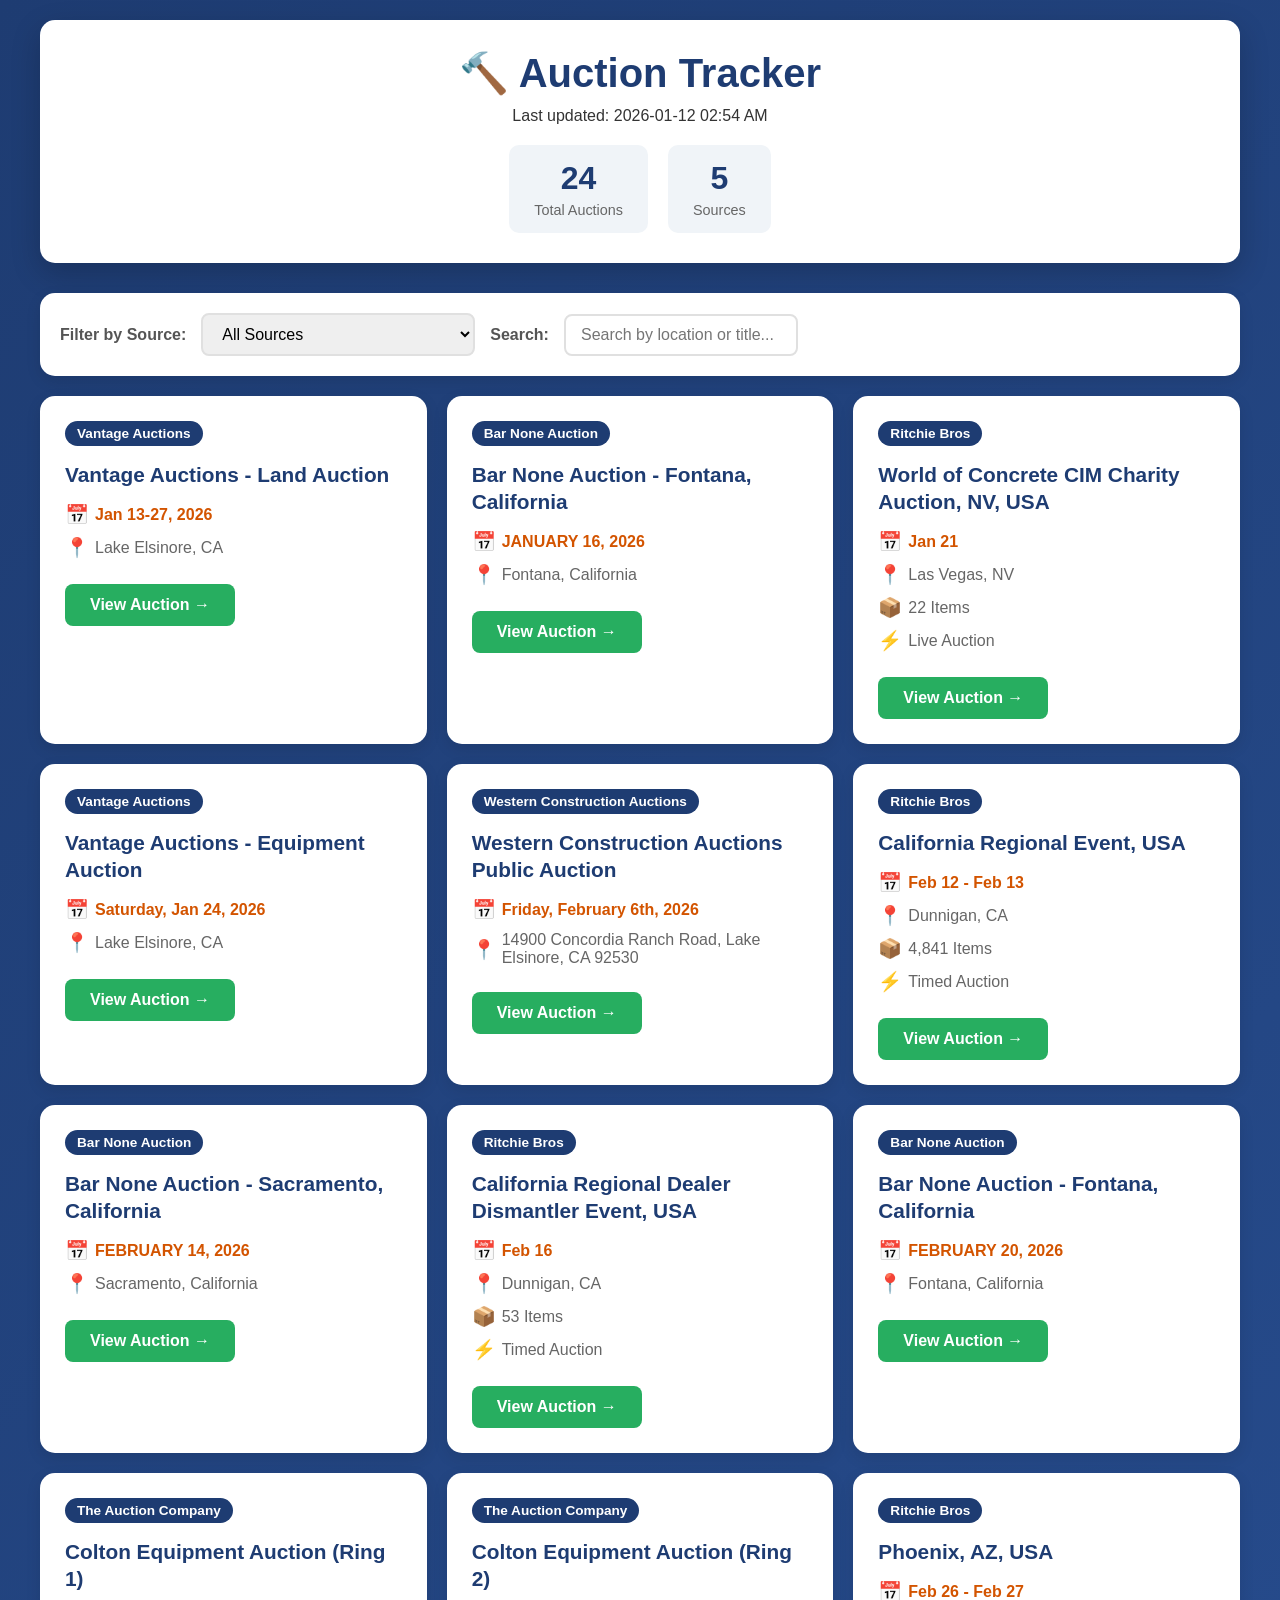
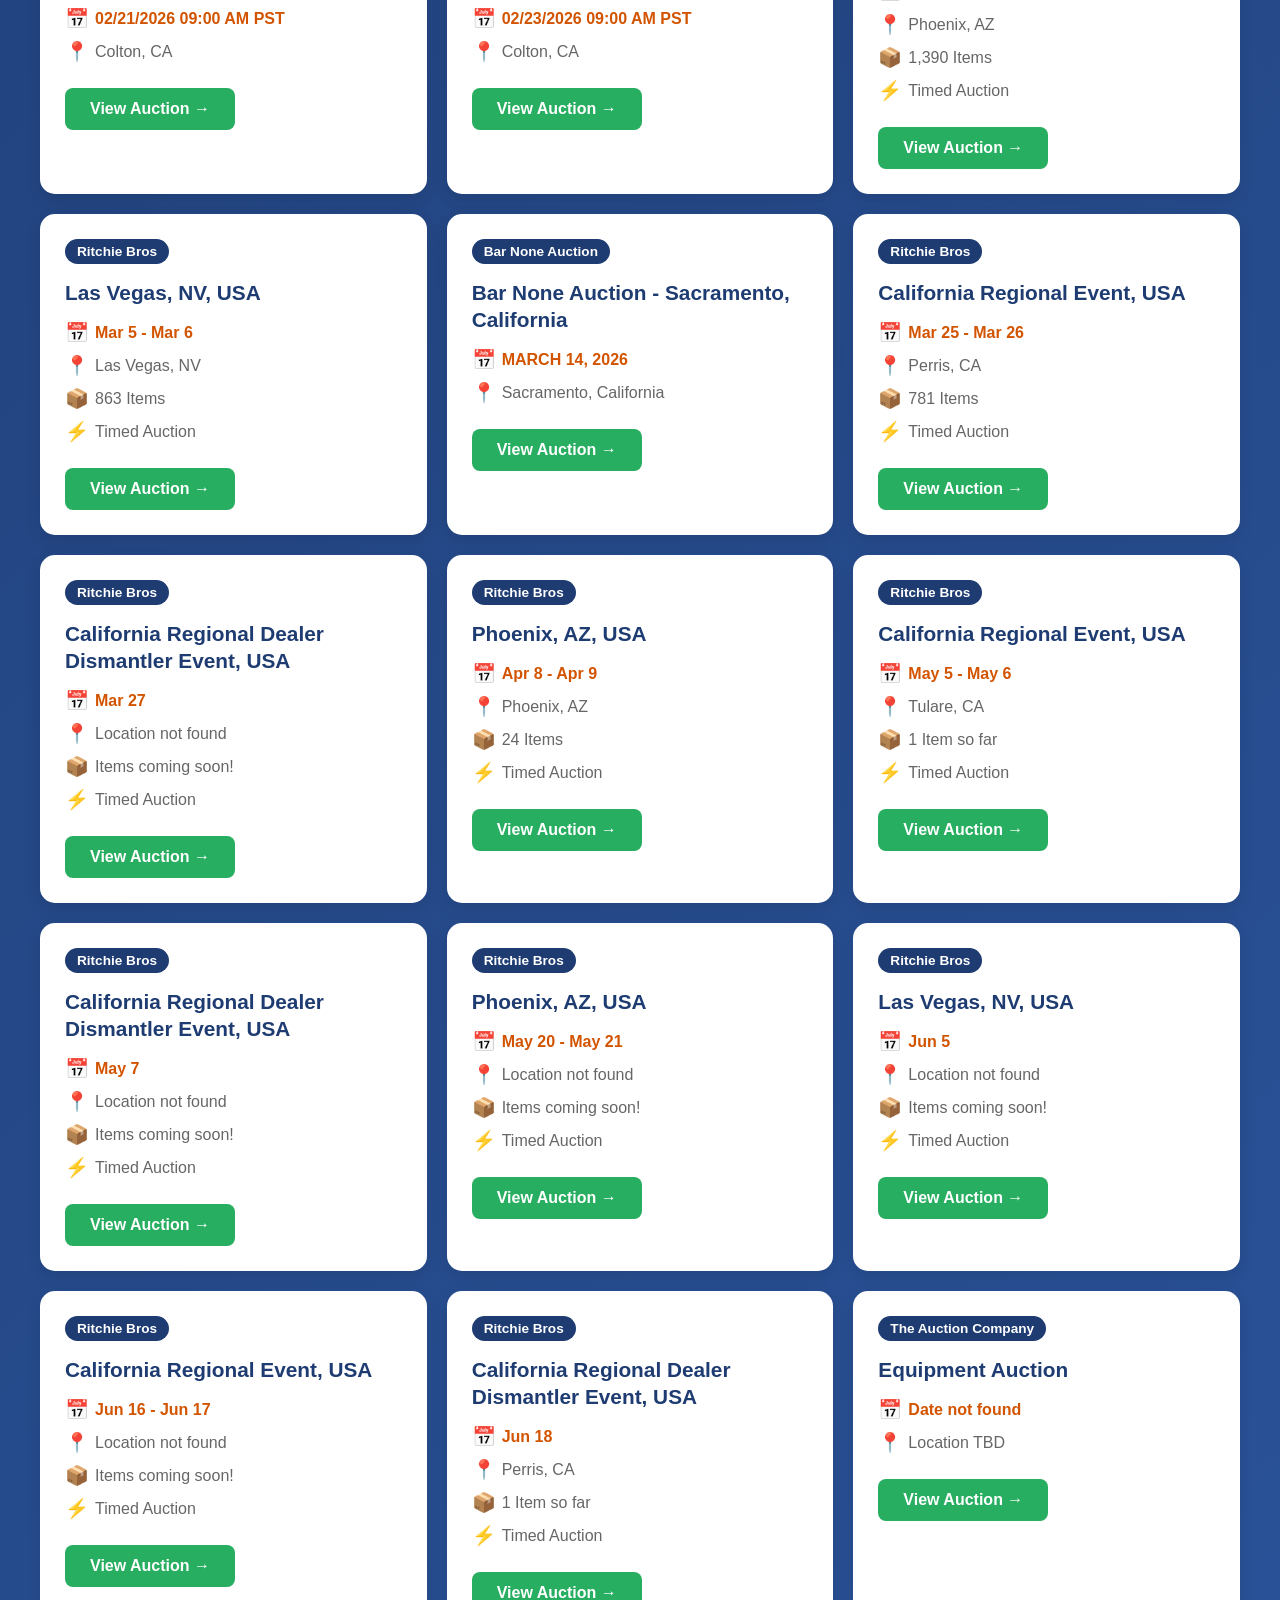
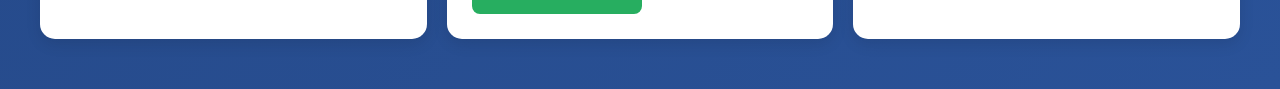
==== index.html @ 8c8133d2 "Initial commit - auction tracker" ====
<!DOCTYPE html>
<html lang="en">
<head>
    <meta charset="UTF-8">
    <meta name="viewport" content="width=device-width, initial-scale=1.0">
    <title>Auction Tracker</title>
    <style>
        * {
            margin: 0;
            padding: 0;
            box-sizing: border-box;
        }

        body {
            font-family: -apple-system, BlinkMacSystemFont, 'Segoe UI', Roboto, sans-serif;
            background: linear-gradient(135deg, #1e3c72 0%, #2a5298 100%);
            color: #333;
            padding: 20px;
            min-height: 100vh;
        }

        .container {
            max-width: 1200px;
            margin: 0 auto;
        }

        .header {
            background: white;
            padding: 30px;
            border-radius: 15px;
            box-shadow: 0 10px 30px rgba(0,0,0,0.2);
            margin-bottom: 30px;
            text-align: center;
        }

        .header h1 {
            color: #1e3c72;
            font-size: 2.5em;
            margin-bottom: 10px;
        }

        .stats {
            display: flex;
            gap: 20px;
            justify-content: center;
            flex-wrap: wrap;
            margin-top: 20px;
        }

        .stat-box {
            background: #f0f4f8;
            padding: 15px 25px;
            border-radius: 10px;
            text-align: center;
        }

        .stat-box .number {
            font-size: 2em;
            font-weight: bold;
            color: #1e3c72;
        }

        .stat-box .label {
            font-size: 0.9em;
            color: #666;
            margin-top: 5px;
        }

        .filters {
            background: white;
            padding: 20px;
            border-radius: 15px;
            box-shadow: 0 5px 15px rgba(0,0,0,0.1);
            margin-bottom: 20px;
        }

        .filter-group {
            display: flex;
            gap: 15px;
            flex-wrap: wrap;
            align-items: center;
        }

        .filter-group label {
            font-weight: 600;
            color: #555;
        }

        .filter-group select, .filter-group input {
            padding: 10px 15px;
            border: 2px solid #e0e0e0;
            border-radius: 8px;
            font-size: 1em;
            outline: none;
            transition: border-color 0.3s;
        }

        .filter-group select:focus, .filter-group input:focus {
            border-color: #1e3c72;
        }

        .auction-grid {
            display: grid;
            grid-template-columns: repeat(auto-fill, minmax(350px, 1fr));
            gap: 20px;
            margin-bottom: 30px;
        }

        .auction-card {
            background: white;
            border-radius: 15px;
            padding: 25px;
            box-shadow: 0 5px 15px rgba(0,0,0,0.1);
            transition: transform 0.3s, box-shadow 0.3s;
            cursor: pointer;
        }

        .auction-card:hover {
            transform: translateY(-5px);
            box-shadow: 0 10px 25px rgba(0,0,0,0.2);
        }

        .auction-source {
            display: inline-block;
            background: #1e3c72;
            color: white;
            padding: 5px 12px;
            border-radius: 20px;
            font-size: 0.85em;
            font-weight: 600;
            margin-bottom: 15px;
        }

        .auction-title {
            font-size: 1.3em;
            font-weight: bold;
            color: #1e3c72;
            margin-bottom: 15px;
            line-height: 1.3;
        }

        .auction-info {
            display: flex;
            flex-direction: column;
            gap: 10px;
            margin-bottom: 15px;
        }

        .info-row {
            display: flex;
            align-items: center;
            gap: 10px;
            color: #666;
        }

        .info-icon {
            width: 20px;
            font-size: 1.2em;
        }

        .auction-date {
            font-weight: 600;
            color: #d35400;
        }

        .auction-link {
            display: inline-block;
            background: #27ae60;
            color: white;
            padding: 12px 25px;
            border-radius: 8px;
            text-decoration: none;
            font-weight: 600;
            text-align: center;
            transition: background 0.3s;
            margin-top: 10px;
        }

        .auction-link:hover {
            background: #229954;
        }

        .no-results {
            text-align: center;
            padding: 60px 20px;
            background: white;
            border-radius: 15px;
            color: #666;
        }

        .loading {
            text-align: center;
            padding: 60px 20px;
            color: white;
            font-size: 1.5em;
        }

        @media (max-width: 768px) {
            .header h1 {
                font-size: 1.8em;
            }

            .auction-grid {
                grid-template-columns: 1fr;
            }

            .filter-group {
                flex-direction: column;
                align-items: stretch;
            }

            .filter-group select, .filter-group input {
                width: 100%;
            }
        }
    </style>
</head>
<body>
    <div class="container">
        <div class="header">
            <h1>🔨 Auction Tracker</h1>
            <p id="last-updated">Loading...</p>
            <div class="stats">
                <div class="stat-box">
                    <div class="number" id="total-auctions">-</div>
                    <div class="label">Total Auctions</div>
                </div>
                <div class="stat-box">
                    <div class="number" id="total-sources">-</div>
                    <div class="label">Sources</div>
                </div>
            </div>
        </div>

        <div class="filters">
            <div class="filter-group">
                <label>Filter by Source:</label>
                <select id="source-filter">
                    <option value="all">All Sources</option>
                </select>
                
                <label>Search:</label>
                <input type="text" id="search-box" placeholder="Search by location or title...">
            </div>
        </div>

        <div id="auction-container">
            <div class="loading">Loading auctions...</div>
        </div>
    </div>

    <script>
        let allAuctions = [];

        async function loadAuctions() {
            try {
                const response = await fetch('auctions.json');
                const data = await response.json();
                
                allAuctions = data.auctions;
                
                // Update header
                document.getElementById('last-updated').textContent = `Last updated: ${data.last_updated}`;
                document.getElementById('total-auctions').textContent = data.total_auctions;
                document.getElementById('total-sources').textContent = Object.keys(data.sources).length;
                
                // Populate source filter
                const sources = [...new Set(allAuctions.map(a => a.source))].sort();
                const sourceFilter = document.getElementById('source-filter');
                sources.forEach(source => {
                    const option = document.createElement('option');
                    option.value = source;
                    option.textContent = source;
                    sourceFilter.appendChild(option);
                });
                
                // Display auctions
                displayAuctions(allAuctions);
                
                // Set up filters
                document.getElementById('source-filter').addEventListener('change', filterAuctions);
                document.getElementById('search-box').addEventListener('input', filterAuctions);
                
            } catch (error) {
                document.getElementById('auction-container').innerHTML = `
                    <div class="no-results">
                        <h2>Unable to load auctions</h2>
                        <p>Make sure you've run the master scraper first!</p>
                        <p>Run: <code>python master_scraper.py</code></p>
                    </div>
                `;
            }
        }

        function filterAuctions() {
            const sourceFilter = document.getElementById('source-filter').value;
            const searchText = document.getElementById('search-box').value.toLowerCase();
            
            let filtered = allAuctions;
            
            // Filter by source
            if (sourceFilter !== 'all') {
                filtered = filtered.filter(a => a.source === sourceFilter);
            }
            
            // Filter by search text
            if (searchText) {
                filtered = filtered.filter(a => {
                    const title = (a.title || '').toLowerCase();
                    const location = (a.location || '').toLowerCase();
                    return title.includes(searchText) || location.includes(searchText);
                });
            }
            
            displayAuctions(filtered);
        }

        function displayAuctions(auctions) {
            const container = document.getElementById('auction-container');
            
            if (auctions.length === 0) {
                container.innerHTML = `
                    <div class="no-results">
                        <h2>No auctions found</h2>
                        <p>Try adjusting your filters</p>
                    </div>
                `;
                return;
            }
            
            const now = new Date();
            
            container.innerHTML = '<div class="auction-grid">' + 
                auctions.map(auction => {
                    // Calculate days until auction
                    const daysUntil = calculateDaysUntil(auction.date);
                    
                    return `
                    <div class="auction-card" onclick="window.open('${auction.link}', '_blank')">
                        <span class="auction-source">${auction.source}</span>
                        ${daysUntil ? `<div style="background: #e74c3c; color: white; padding: 8px 12px; border-radius: 8px; font-weight: bold; text-align: center; margin-bottom: 15px;">${daysUntil}</div>` : ''}
                        <div class="auction-title">${auction.title || 'Untitled Auction'}</div>
                        <div class="auction-info">
                            <div class="info-row">
                                <span class="info-icon">📅</span>
                                <span class="auction-date">${auction.date || 'Date TBD'}</span>
                            </div>
                            <div class="info-row">
                                <span class="info-icon">📍</span>
                                <span>${auction.location || 'Location TBD'}</span>
                            </div>
                            ${auction.items ? `
                            <div class="info-row">
                                <span class="info-icon">📦</span>
                                <span>${auction.items}</span>
                            </div>
                            ` : ''}
                            ${auction.type ? `
                            <div class="info-row">
                                <span class="info-icon">⚡</span>
                                <span>${auction.type} Auction</span>
                            </div>
                            ` : ''}
                        </div>
                        <a href="${auction.link}" class="auction-link" onclick="event.stopPropagation()">View Auction →</a>
                    </div>
                `;
                }).join('') +
            '</div>';
        }
        
        function calculateDaysUntil(dateStr) {
            if (!dateStr || dateStr === 'Date not found' || dateStr === 'Date TBD') {
                return null;
            }
            
            try {
                const now = new Date();
                now.setHours(0, 0, 0, 0); // Reset to start of day
                
                let auctionDate;
                
                // Try to parse different date formats
                // Format: "JANUARY 10, 2026" or "January 10, 2026"
                if (/^[A-Z][a-z]+ \d+, \d{4}$/i.test(dateStr)) {
                    auctionDate = new Date(dateStr);
                }
                // Format: "Friday, February 6th, 2026"
                else if (/^[A-Z][a-z]+, [A-Z][a-z]+ \d+(st|nd|rd|th)?, \d{4}$/i.test(dateStr)) {
                    // Remove ordinal suffix and day of week
                    const cleaned = dateStr.replace(/^[A-Z][a-z]+, /, '').replace(/(st|nd|rd|th)/, '');
                    auctionDate = new Date(cleaned);
                }
                // Format: "02/21/2026 09:00 AM PST"
                else if (/\d{1,2}\/\d{1,2}\/\d{4}/.test(dateStr)) {
                    const datePart = dateStr.match(/\d{1,2}\/\d{1,2}\/\d{4}/)[0];
                    auctionDate = new Date(datePart);
                }
                // Format: "Jan 21" or "Feb 12 - Feb 13"
                else if (/^[A-Z][a-z]{2} \d+/.test(dateStr)) {
                    const currentYear = now.getFullYear();
                    const firstDate = dateStr.split('-')[0].trim();
                    auctionDate = new Date(`${firstDate} ${currentYear}`);
                }
                else {
                    return null;
                }
                
                if (isNaN(auctionDate.getTime())) {
                    return null;
                }
                
                auctionDate.setHours(0, 0, 0, 0);
                
                const diffTime = auctionDate - now;
                const diffDays = Math.ceil(diffTime / (1000 * 60 * 60 * 24));
                
                if (diffDays < 0) {
                    return null; // Past auction
                } else if (diffDays === 0) {
                    return '🔥 TODAY!';
                } else if (diffDays === 1) {
                    return '⏰ Tomorrow';
                } else if (diffDays <= 7) {
                    return `📅 ${diffDays} days away`;
                } else if (diffDays <= 30) {
                    return `📅 ${diffDays} days away`;
                } else {
                    const weeks = Math.floor(diffDays / 7);
                    return `📅 ${weeks} weeks away`;
                }
                
            } catch (e) {
                return null;
            }
        }

        // Load auctions when page loads
        loadAuctions();
    </script>
</body>
</html>
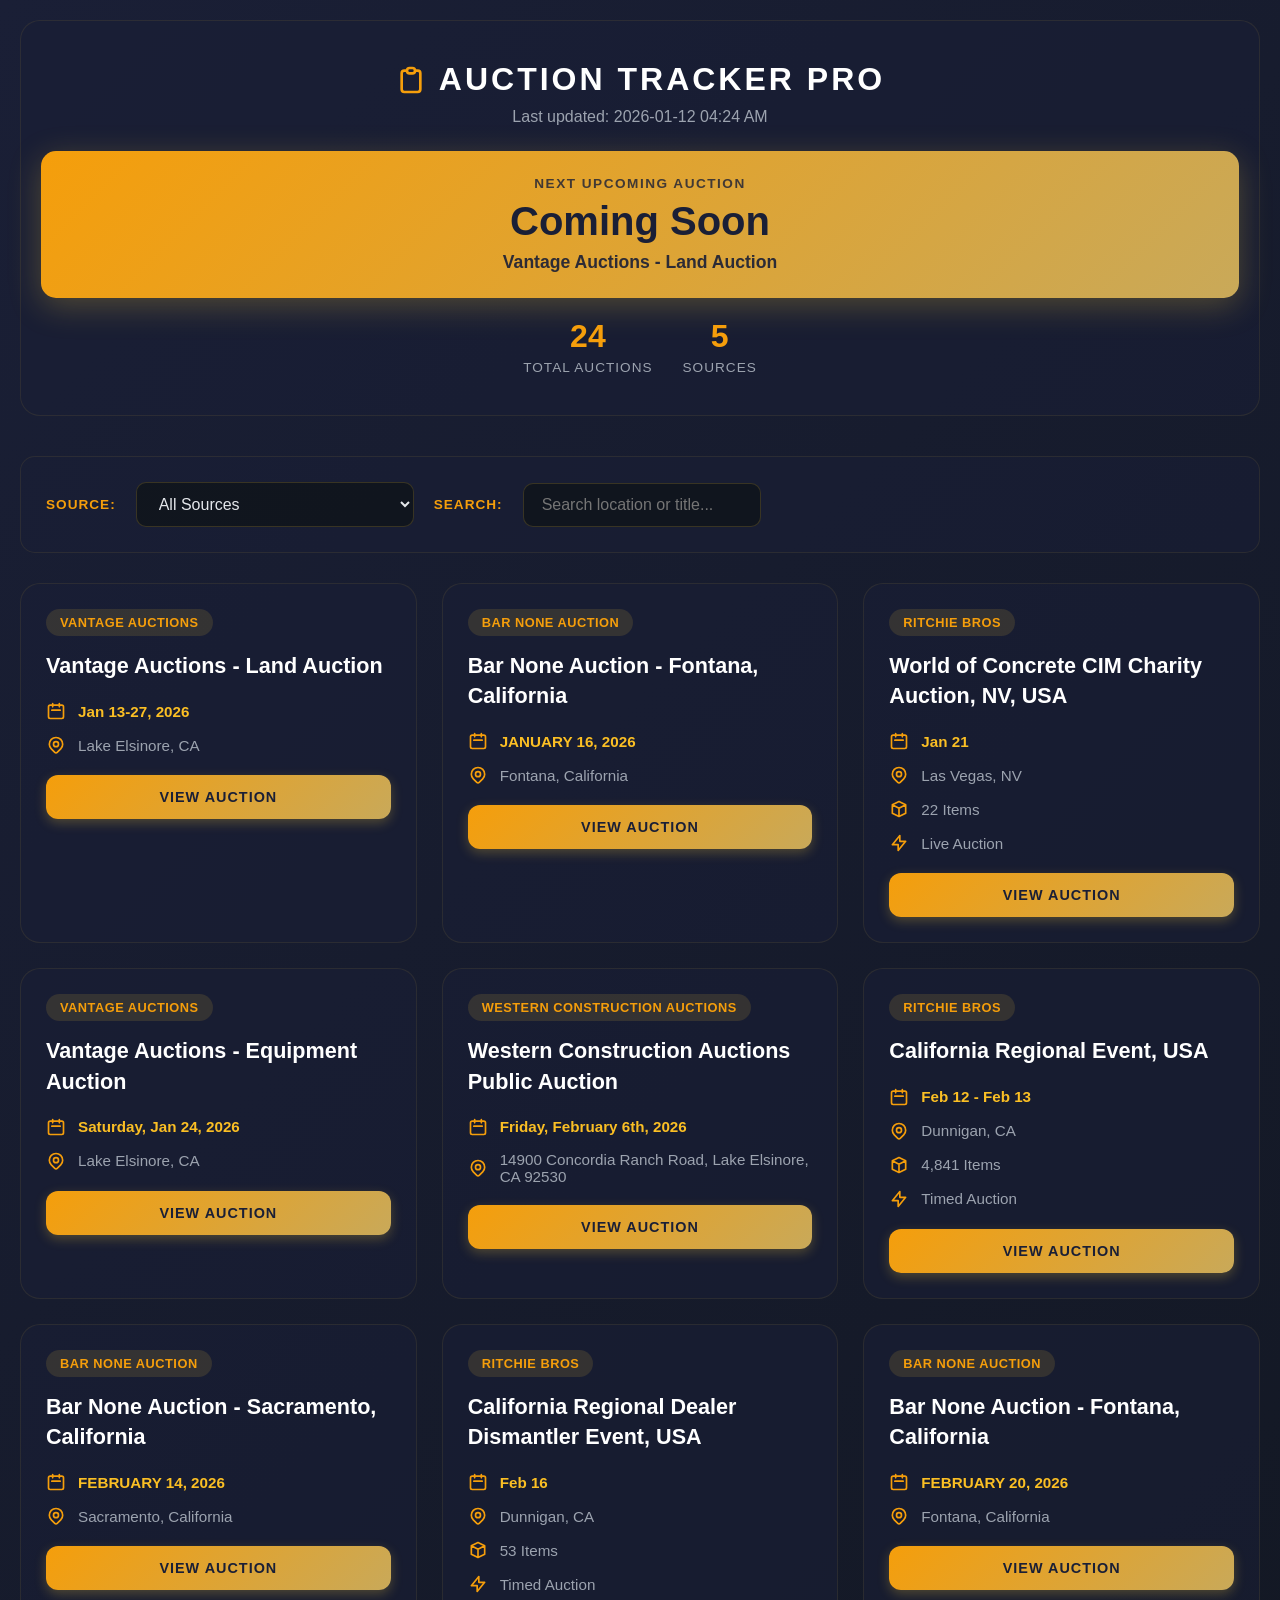
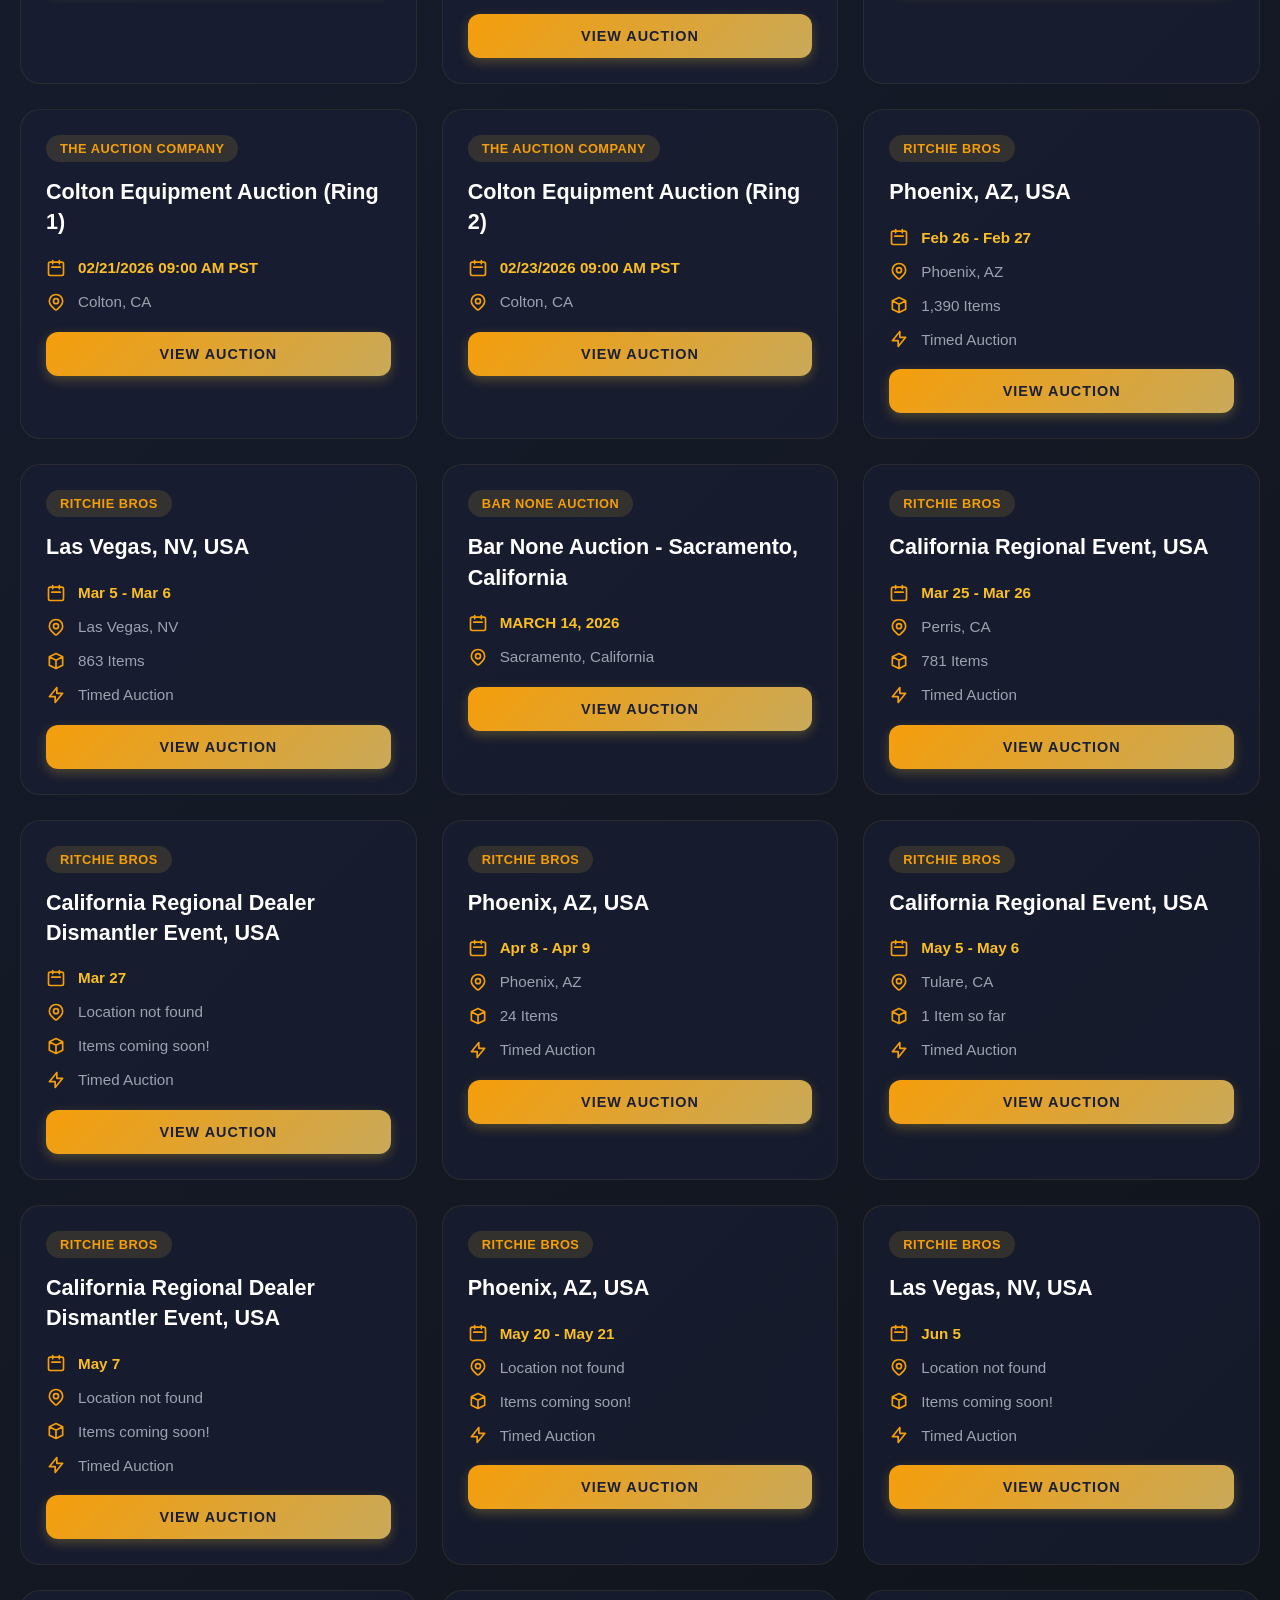
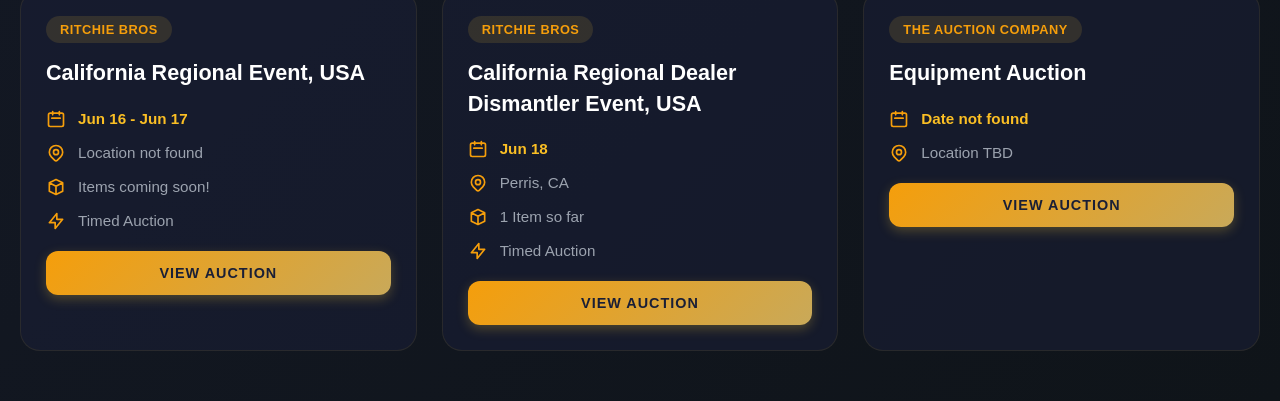
==== commit 81742819: "Dark theme redesign" ====
--- a/index.html
+++ b/index.html
@@ -3,7 +3,7 @@
 <head>
     <meta charset="UTF-8">
     <meta name="viewport" content="width=device-width, initial-scale=1.0">
-    <title>Auction Tracker</title>
+    <title>Auction Tracker Pro</title>
     <style>
         * {
             margin: 0;
@@ -12,192 +12,293 @@
         }
 
         body {
-            font-family: -apple-system, BlinkMacSystemFont, 'Segoe UI', Roboto, sans-serif;
-            background: linear-gradient(135deg, #1e3c72 0%, #2a5298 100%);
-            color: #333;
+            font-family: -apple-system, BlinkMacSystemFont, 'Segoe UI', Roboto, 'Helvetica Neue', sans-serif;
+            background: linear-gradient(135deg, #1a1f36 0%, #0f1419 100%);
+            color: #e4e7eb;
             padding: 20px;
             min-height: 100vh;
         }
 
         .container {
-            max-width: 1200px;
+            max-width: 1400px;
             margin: 0 auto;
         }
 
         .header {
-            background: white;
-            padding: 30px;
+            text-align: center;
+            margin-bottom: 40px;
+            padding: 40px 20px;
+            background: rgba(26, 31, 54, 0.6);
+            border-radius: 20px;
+            border: 1px solid rgba(212, 175, 55, 0.1);
+        }
+
+        .header h1 {
+            font-size: 2em;
+            font-weight: 700;
+            color: #ffffff;
+            text-transform: uppercase;
+            letter-spacing: 3px;
+            margin-bottom: 10px;
+            display: flex;
+            align-items: center;
+            justify-content: center;
+            gap: 12px;
+        }
+
+        .header-icon {
+            width: 32px;
+            height: 32px;
+            color: #f59e0b;
+        }
+
+        .next-auction-banner {
+            background: linear-gradient(135deg, #f59e0b 0%, #c9a959 100%);
+            color: #1a1f36;
+            padding: 25px;
             border-radius: 15px;
-            box-shadow: 0 10px 30px rgba(0,0,0,0.2);
+            margin-top: 25px;
+            box-shadow: 0 8px 32px rgba(212, 175, 55, 0.3);
+        }
+
+        .next-auction-label {
+            font-size: 0.85em;
+            font-weight: 600;
+            text-transform: uppercase;
+            letter-spacing: 1.5px;
+            opacity: 0.8;
+            margin-bottom: 8px;
+        }
+
+        .next-auction-countdown {
+            font-size: 2.5em;
+            font-weight: 900;
+            margin-bottom: 8px;
+        }
+
+        .next-auction-title {
+            font-size: 1.1em;
+            font-weight: 600;
+            opacity: 0.9;
+        }
+
+        .stats-bar {
+            display: flex;
+            gap: 30px;
+            justify-content: center;
+            margin-top: 20px;
+            flex-wrap: wrap;
+        }
+
+        .stat-item {
+            text-align: center;
+        }
+
+        .stat-number {
+            font-size: 2em;
+            font-weight: 700;
+            color: #f59e0b;
+        }
+
+        .stat-label {
+            font-size: 0.85em;
+            color: #9ca3af;
+            text-transform: uppercase;
+            letter-spacing: 1px;
+            margin-top: 5px;
+        }
+
+        .filters {
+            background: rgba(26, 31, 54, 0.6);
+            padding: 25px;
+            border-radius: 15px;
             margin-bottom: 30px;
-            text-align: center;
-        }
-
-        .header h1 {
-            color: #1e3c72;
-            font-size: 2.5em;
-            margin-bottom: 10px;
-        }
-
-        .stats {
+            border: 1px solid rgba(212, 175, 55, 0.1);
+        }
+
+        .filter-group {
             display: flex;
             gap: 20px;
-            justify-content: center;
-            flex-wrap: wrap;
-            margin-top: 20px;
-        }
-
-        .stat-box {
-            background: #f0f4f8;
-            padding: 15px 25px;
-            border-radius: 10px;
-            text-align: center;
-        }
-
-        .stat-box .number {
-            font-size: 2em;
-            font-weight: bold;
-            color: #1e3c72;
-        }
-
-        .stat-box .label {
-            font-size: 0.9em;
-            color: #666;
-            margin-top: 5px;
-        }
-
-        .filters {
-            background: white;
-            padding: 20px;
-            border-radius: 15px;
-            box-shadow: 0 5px 15px rgba(0,0,0,0.1);
-            margin-bottom: 20px;
-        }
-
-        .filter-group {
-            display: flex;
-            gap: 15px;
             flex-wrap: wrap;
             align-items: center;
         }
 
         .filter-group label {
             font-weight: 600;
-            color: #555;
-        }
-
-        .filter-group select, .filter-group input {
-            padding: 10px 15px;
-            border: 2px solid #e0e0e0;
-            border-radius: 8px;
+            color: #f59e0b;
+            text-transform: uppercase;
+            font-size: 0.85em;
+            letter-spacing: 1px;
+        }
+
+        .filter-group select,
+        .filter-group input {
+            padding: 12px 18px;
+            background: rgba(15, 20, 25, 0.8);
+            border: 1px solid rgba(212, 175, 55, 0.2);
+            border-radius: 10px;
+            color: #e4e7eb;
             font-size: 1em;
             outline: none;
-            transition: border-color 0.3s;
-        }
-
-        .filter-group select:focus, .filter-group input:focus {
-            border-color: #1e3c72;
+            transition: all 0.3s;
+        }
+
+        .filter-group select:focus,
+        .filter-group input:focus {
+            border-color: #f59e0b;
+            box-shadow: 0 0 0 3px rgba(212, 175, 55, 0.1);
         }
 
         .auction-grid {
             display: grid;
-            grid-template-columns: repeat(auto-fill, minmax(350px, 1fr));
-            gap: 20px;
+            grid-template-columns: repeat(auto-fill, minmax(380px, 1fr));
+            gap: 25px;
             margin-bottom: 30px;
         }
 
         .auction-card {
-            background: white;
-            border-radius: 15px;
+            background: rgba(26, 31, 54, 0.6);
+            border-radius: 20px;
             padding: 25px;
-            box-shadow: 0 5px 15px rgba(0,0,0,0.1);
-            transition: transform 0.3s, box-shadow 0.3s;
+            border: 1px solid rgba(212, 175, 55, 0.1);
+            transition: all 0.3s ease;
             cursor: pointer;
+            position: relative;
+            overflow: hidden;
+        }
+
+        .auction-card::before {
+            content: '';
+            position: absolute;
+            top: 0;
+            left: 0;
+            right: 0;
+            height: 4px;
+            background: linear-gradient(90deg, #f59e0b, #c9a959);
+            opacity: 0;
+            transition: opacity 0.3s;
         }
 
         .auction-card:hover {
             transform: translateY(-5px);
-            box-shadow: 0 10px 25px rgba(0,0,0,0.2);
+            border-color: rgba(212, 175, 55, 0.4);
+            box-shadow: 0 12px 40px rgba(212, 175, 55, 0.2);
+        }
+
+        .auction-card:hover::before {
+            opacity: 1;
         }
 
         .auction-source {
             display: inline-block;
-            background: #1e3c72;
+            background: rgba(212, 175, 55, 0.15);
+            color: #f59e0b;
+            padding: 6px 14px;
+            border-radius: 20px;
+            font-size: 0.8em;
+            font-weight: 700;
+            text-transform: uppercase;
+            letter-spacing: 0.5px;
+            margin-bottom: 15px;
+        }
+
+        .countdown-badge {
+            background: linear-gradient(135deg, #ef4444 0%, #dc2626 100%);
             color: white;
-            padding: 5px 12px;
-            border-radius: 20px;
-            font-size: 0.85em;
-            font-weight: 600;
-            margin-bottom: 15px;
+            padding: 12px 20px;
+            border-radius: 12px;
+            font-weight: 700;
+            text-align: center;
+            margin-bottom: 18px;
+            font-size: 1.1em;
+            letter-spacing: 0.5px;
+            box-shadow: 0 4px 12px rgba(239, 68, 68, 0.3);
         }
 
         .auction-title {
-            font-size: 1.3em;
-            font-weight: bold;
-            color: #1e3c72;
-            margin-bottom: 15px;
-            line-height: 1.3;
+            font-size: 1.35em;
+            font-weight: 700;
+            color: #ffffff;
+            margin-bottom: 20px;
+            line-height: 1.4;
         }
 
         .auction-info {
             display: flex;
             flex-direction: column;
-            gap: 10px;
-            margin-bottom: 15px;
+            gap: 14px;
+            margin-bottom: 20px;
         }
 
         .info-row {
             display: flex;
             align-items: center;
-            gap: 10px;
-            color: #666;
+            gap: 12px;
+            color: #9ca3af;
+            font-size: 0.95em;
         }
 
         .info-icon {
             width: 20px;
-            font-size: 1.2em;
+            height: 20px;
+            color: #f59e0b;
+            flex-shrink: 0;
         }
 
         .auction-date {
             font-weight: 600;
-            color: #d35400;
+            color: #fbbf24;
         }
 
         .auction-link {
-            display: inline-block;
-            background: #27ae60;
-            color: white;
-            padding: 12px 25px;
-            border-radius: 8px;
+            display: block;
+            background: linear-gradient(135deg, #f59e0b 0%, #c9a959 100%);
+            color: #1a1f36;
+            padding: 14px 28px;
+            border-radius: 12px;
             text-decoration: none;
-            font-weight: 600;
+            font-weight: 700;
             text-align: center;
-            transition: background 0.3s;
-            margin-top: 10px;
+            transition: all 0.3s;
+            text-transform: uppercase;
+            letter-spacing: 1px;
+            font-size: 0.9em;
+            box-shadow: 0 4px 12px rgba(212, 175, 55, 0.3);
         }
 
         .auction-link:hover {
-            background: #229954;
+            transform: translateY(-2px);
+            box-shadow: 0 6px 20px rgba(212, 175, 55, 0.4);
         }
 
         .no-results {
             text-align: center;
-            padding: 60px 20px;
-            background: white;
-            border-radius: 15px;
-            color: #666;
+            padding: 80px 20px;
+            background: rgba(26, 31, 54, 0.6);
+            border-radius: 20px;
+            border: 1px solid rgba(212, 175, 55, 0.1);
+        }
+
+        .no-results h2 {
+            color: #f59e0b;
+            margin-bottom: 10px;
         }
 
         .loading {
             text-align: center;
-            padding: 60px 20px;
-            color: white;
-            font-size: 1.5em;
+            padding: 80px 20px;
+            color: #9ca3af;
+            font-size: 1.3em;
         }
 
         @media (max-width: 768px) {
             .header h1 {
-                font-size: 1.8em;
+                font-size: 1.5em;
+                letter-spacing: 2px;
+            }
+
+            .next-auction-countdown {
+                font-size: 2em;
             }
 
             .auction-grid {
@@ -209,7 +310,8 @@
                 align-items: stretch;
             }
 
-            .filter-group select, .filter-group input {
+            .filter-group select,
+            .filter-group input {
                 width: 100%;
             }
         }
@@ -218,29 +320,37 @@
 <body>
     <div class="container">
         <div class="header">
-            <h1>🔨 Auction Tracker</h1>
-            <p id="last-updated">Loading...</p>
-            <div class="stats">
-                <div class="stat-box">
-                    <div class="number" id="total-auctions">-</div>
-                    <div class="label">Total Auctions</div>
+            <h1>
+                <svg class="header-icon" fill="none" stroke="currentColor" viewBox="0 0 24 24" xmlns="http://www.w3.org/2000/svg">
+                    <path stroke-linecap="round" stroke-linejoin="round" stroke-width="2" d="M9 5H7a2 2 0 00-2 2v12a2 2 0 002 2h10a2 2 0 002-2V7a2 2 0 00-2-2h-2M9 5a2 2 0 002 2h2a2 2 0 002-2M9 5a2 2 0 012-2h2a2 2 0 012 2"></path>
+                </svg>
+                Auction Tracker Pro
+            </h1>
+            <p style="color: #9ca3af; margin-top: 8px;" id="last-updated">Loading...</p>
+            
+            <div id="next-auction-section"></div>
+            
+            <div class="stats-bar">
+                <div class="stat-item">
+                    <div class="stat-number" id="total-auctions">-</div>
+                    <div class="stat-label">Total Auctions</div>
                 </div>
-                <div class="stat-box">
-                    <div class="number" id="total-sources">-</div>
-                    <div class="label">Sources</div>
+                <div class="stat-item">
+                    <div class="stat-number" id="total-sources">-</div>
+                    <div class="stat-label">Sources</div>
                 </div>
             </div>
         </div>
 
         <div class="filters">
             <div class="filter-group">
-                <label>Filter by Source:</label>
+                <label>Source:</label>
                 <select id="source-filter">
                     <option value="all">All Sources</option>
                 </select>
                 
                 <label>Search:</label>
-                <input type="text" id="search-box" placeholder="Search by location or title...">
+                <input type="text" id="search-box" placeholder="Search location or title...">
             </div>
         </div>
 
@@ -263,6 +373,20 @@
                 document.getElementById('last-updated').textContent = `Last updated: ${data.last_updated}`;
                 document.getElementById('total-auctions').textContent = data.total_auctions;
                 document.getElementById('total-sources').textContent = Object.keys(data.sources).length;
+                
+                // Show next upcoming auction
+                if (allAuctions.length > 0) {
+                    const nextAuction = allAuctions[0];
+                    const daysUntil = calculateDaysUntil(nextAuction.date);
+                    
+                    document.getElementById('next-auction-section').innerHTML = `
+                        <div class="next-auction-banner">
+                            <div class="next-auction-label">Next Upcoming Auction</div>
+                            <div class="next-auction-countdown">${daysUntil || 'Coming Soon'}</div>
+                            <div class="next-auction-title">${nextAuction.title}</div>
+                        </div>
+                    `;
+                }
                 
                 // Populate source filter
                 const sources = [...new Set(allAuctions.map(a => a.source))].sort();
@@ -285,8 +409,7 @@
                 document.getElementById('auction-container').innerHTML = `
                     <div class="no-results">
                         <h2>Unable to load auctions</h2>
-                        <p>Make sure you've run the master scraper first!</p>
-                        <p>Run: <code>python master_scraper.py</code></p>
+                        <p style="color: #9ca3af; margin-top: 10px;">Make sure you've run the master scraper first!</p>
                     </div>
                 `;
             }
@@ -298,12 +421,10 @@
             
             let filtered = allAuctions;
             
-            // Filter by source
             if (sourceFilter !== 'all') {
                 filtered = filtered.filter(a => a.source === sourceFilter);
             }
             
-            // Filter by search text
             if (searchText) {
                 filtered = filtered.filter(a => {
                     const title = (a.title || '').toLowerCase();
@@ -322,47 +443,53 @@
                 container.innerHTML = `
                     <div class="no-results">
                         <h2>No auctions found</h2>
-                        <p>Try adjusting your filters</p>
+                        <p style="color: #9ca3af; margin-top: 10px;">Try adjusting your filters</p>
                     </div>
                 `;
                 return;
             }
             
-            const now = new Date();
-            
             container.innerHTML = '<div class="auction-grid">' + 
                 auctions.map(auction => {
-                    // Calculate days until auction
                     const daysUntil = calculateDaysUntil(auction.date);
                     
                     return `
                     <div class="auction-card" onclick="window.open('${auction.link}', '_blank')">
                         <span class="auction-source">${auction.source}</span>
-                        ${daysUntil ? `<div style="background: #e74c3c; color: white; padding: 8px 12px; border-radius: 8px; font-weight: bold; text-align: center; margin-bottom: 15px;">${daysUntil}</div>` : ''}
+                        ${daysUntil ? `<div class="countdown-badge">${daysUntil}</div>` : ''}
                         <div class="auction-title">${auction.title || 'Untitled Auction'}</div>
                         <div class="auction-info">
                             <div class="info-row">
-                                <span class="info-icon">📅</span>
+                                <svg class="info-icon" fill="none" stroke="currentColor" viewBox="0 0 24 24">
+                                    <path stroke-linecap="round" stroke-linejoin="round" stroke-width="2" d="M8 7V3m8 4V3m-9 8h10M5 21h14a2 2 0 002-2V7a2 2 0 00-2-2H5a2 2 0 00-2 2v12a2 2 0 002 2z"></path>
+                                </svg>
                                 <span class="auction-date">${auction.date || 'Date TBD'}</span>
                             </div>
                             <div class="info-row">
-                                <span class="info-icon">📍</span>
+                                <svg class="info-icon" fill="none" stroke="currentColor" viewBox="0 0 24 24">
+                                    <path stroke-linecap="round" stroke-linejoin="round" stroke-width="2" d="M17.657 16.657L13.414 20.9a1.998 1.998 0 01-2.827 0l-4.244-4.243a8 8 0 1111.314 0z"></path>
+                                    <path stroke-linecap="round" stroke-linejoin="round" stroke-width="2" d="M15 11a3 3 0 11-6 0 3 3 0 016 0z"></path>
+                                </svg>
                                 <span>${auction.location || 'Location TBD'}</span>
                             </div>
                             ${auction.items ? `
                             <div class="info-row">
-                                <span class="info-icon">📦</span>
+                                <svg class="info-icon" fill="none" stroke="currentColor" viewBox="0 0 24 24">
+                                    <path stroke-linecap="round" stroke-linejoin="round" stroke-width="2" d="M20 7l-8-4-8 4m16 0l-8 4m8-4v10l-8 4m0-10L4 7m8 4v10M4 7v10l8 4"></path>
+                                </svg>
                                 <span>${auction.items}</span>
                             </div>
                             ` : ''}
                             ${auction.type ? `
                             <div class="info-row">
-                                <span class="info-icon">⚡</span>
+                                <svg class="info-icon" fill="none" stroke="currentColor" viewBox="0 0 24 24">
+                                    <path stroke-linecap="round" stroke-linejoin="round" stroke-width="2" d="M13 10V3L4 14h7v7l9-11h-7z"></path>
+                                </svg>
                                 <span>${auction.type} Auction</span>
                             </div>
                             ` : ''}
                         </div>
-                        <a href="${auction.link}" class="auction-link" onclick="event.stopPropagation()">View Auction →</a>
+                        <a href="${auction.link}" class="auction-link" onclick="event.stopPropagation()">View Auction</a>
                     </div>
                 `;
                 }).join('') +
@@ -376,27 +503,21 @@
             
             try {
                 const now = new Date();
-                now.setHours(0, 0, 0, 0); // Reset to start of day
+                now.setHours(0, 0, 0, 0);
                 
                 let auctionDate;
                 
-                // Try to parse different date formats
-                // Format: "JANUARY 10, 2026" or "January 10, 2026"
                 if (/^[A-Z][a-z]+ \d+, \d{4}$/i.test(dateStr)) {
                     auctionDate = new Date(dateStr);
                 }
-                // Format: "Friday, February 6th, 2026"
                 else if (/^[A-Z][a-z]+, [A-Z][a-z]+ \d+(st|nd|rd|th)?, \d{4}$/i.test(dateStr)) {
-                    // Remove ordinal suffix and day of week
                     const cleaned = dateStr.replace(/^[A-Z][a-z]+, /, '').replace(/(st|nd|rd|th)/, '');
                     auctionDate = new Date(cleaned);
                 }
-                // Format: "02/21/2026 09:00 AM PST"
                 else if (/\d{1,2}\/\d{1,2}\/\d{4}/.test(dateStr)) {
                     const datePart = dateStr.match(/\d{1,2}\/\d{1,2}\/\d{4}/)[0];
                     auctionDate = new Date(datePart);
                 }
-                // Format: "Jan 21" or "Feb 12 - Feb 13"
                 else if (/^[A-Z][a-z]{2} \d+/.test(dateStr)) {
                     const currentYear = now.getFullYear();
                     const firstDate = dateStr.split('-')[0].trim();
@@ -416,18 +537,18 @@
                 const diffDays = Math.ceil(diffTime / (1000 * 60 * 60 * 24));
                 
                 if (diffDays < 0) {
-                    return null; // Past auction
+                    return null;
                 } else if (diffDays === 0) {
-                    return '🔥 TODAY!';
+                    return '🔥 TODAY';
                 } else if (diffDays === 1) {
-                    return '⏰ Tomorrow';
+                    return '⏰ TOMORROW';
                 } else if (diffDays <= 7) {
-                    return `📅 ${diffDays} days away`;
+                    return `${diffDays} DAYS AWAY`;
                 } else if (diffDays <= 30) {
-                    return `📅 ${diffDays} days away`;
+                    return `${diffDays} DAYS AWAY`;
                 } else {
                     const weeks = Math.floor(diffDays / 7);
-                    return `📅 ${weeks} weeks away`;
+                    return `${weeks} WEEKS AWAY`;
                 }
                 
             } catch (e) {
@@ -435,7 +556,6 @@
             }
         }
 
-        // Load auctions when page loads
         loadAuctions();
     </script>
 </body>
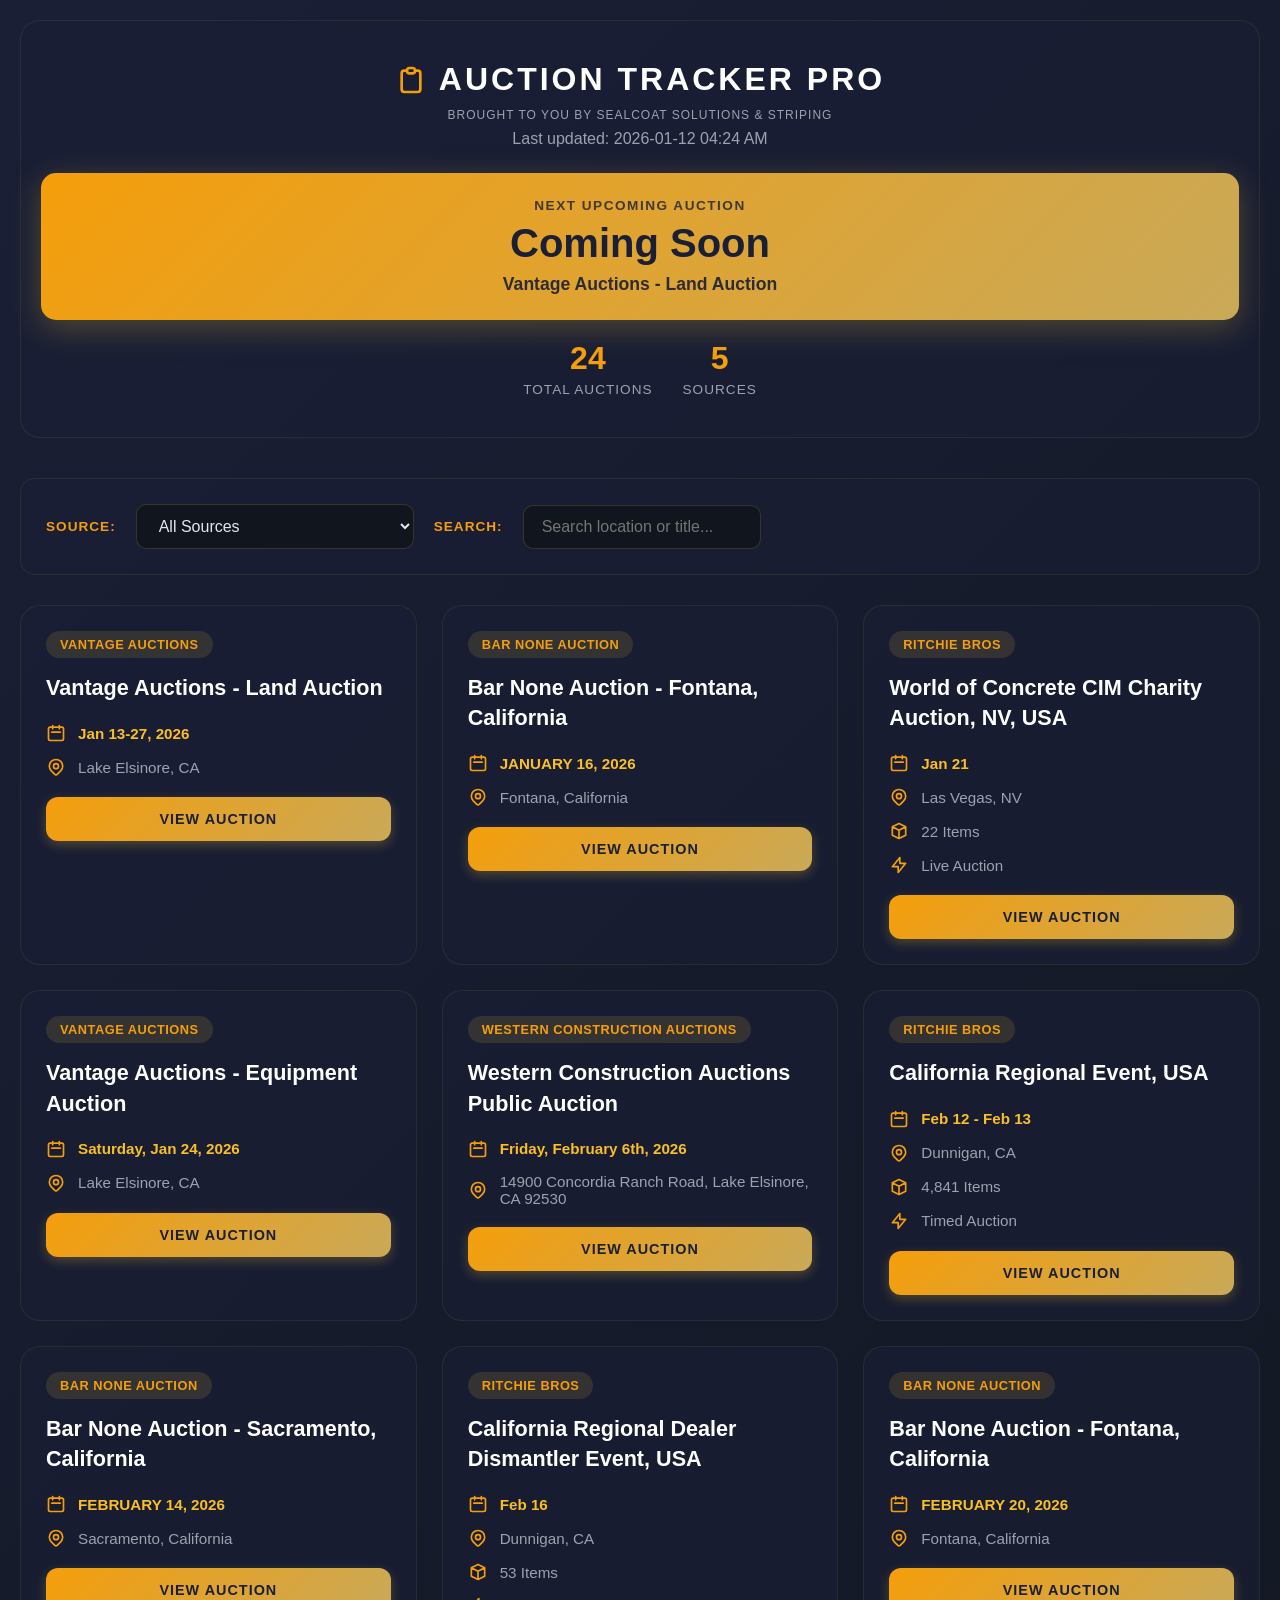
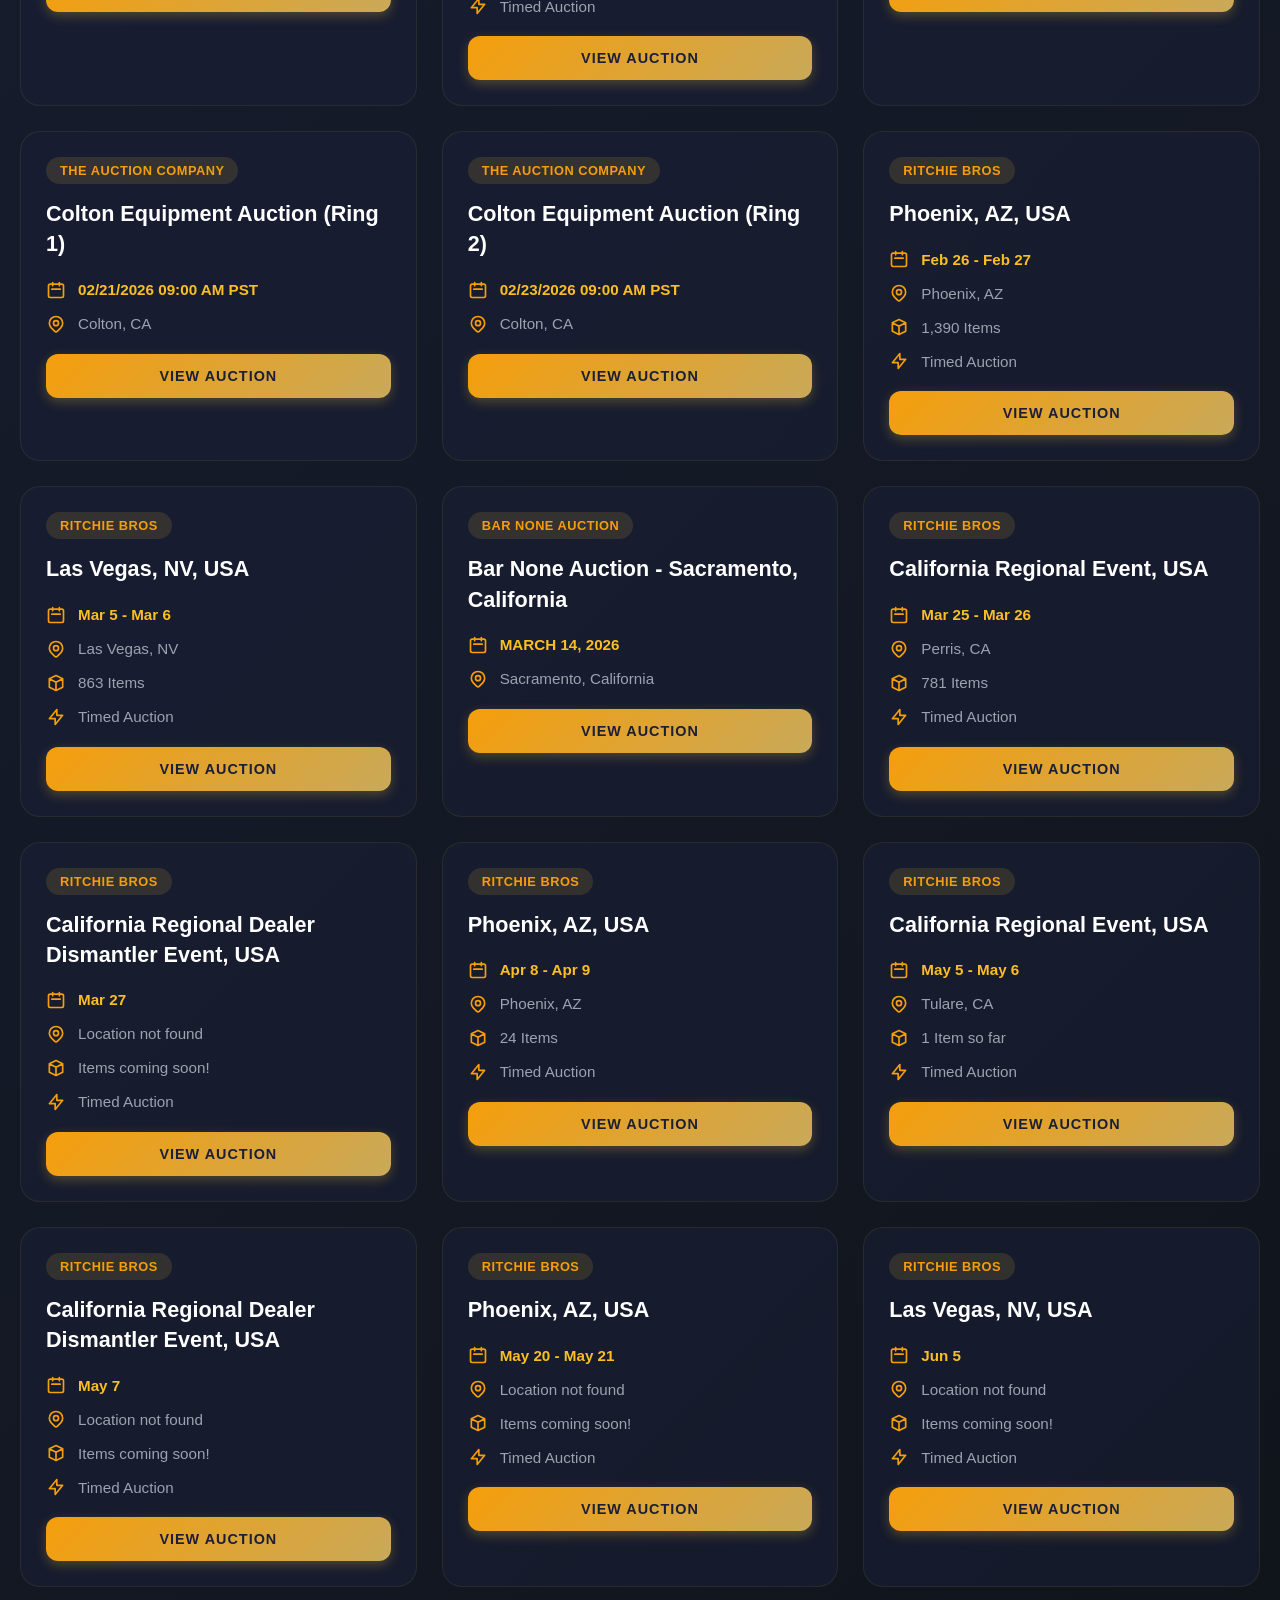
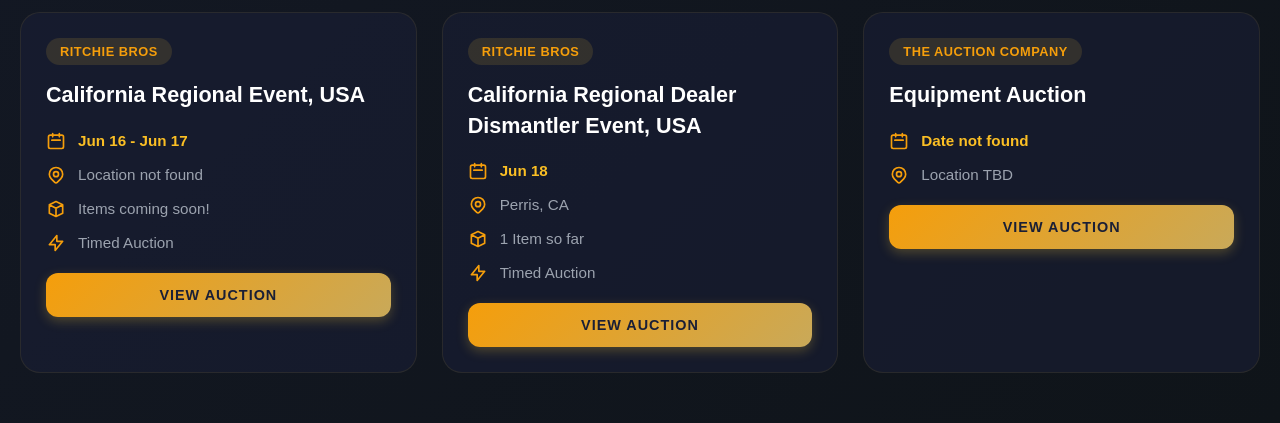
==== commit 8565116d: "Add Branding" ====
--- a/index.html
+++ b/index.html
@@ -326,6 +326,7 @@
                 </svg>
                 Auction Tracker Pro
             </h1>
+            <p style="color: #9ca3af; font-size: 0.75em; margin-top: 5px; letter-spacing: 1px;">BROUGHT TO YOU BY SEALCOAT SOLUTIONS & STRIPING</p>
             <p style="color: #9ca3af; margin-top: 8px;" id="last-updated">Loading...</p>
             
             <div id="next-auction-section"></div>
